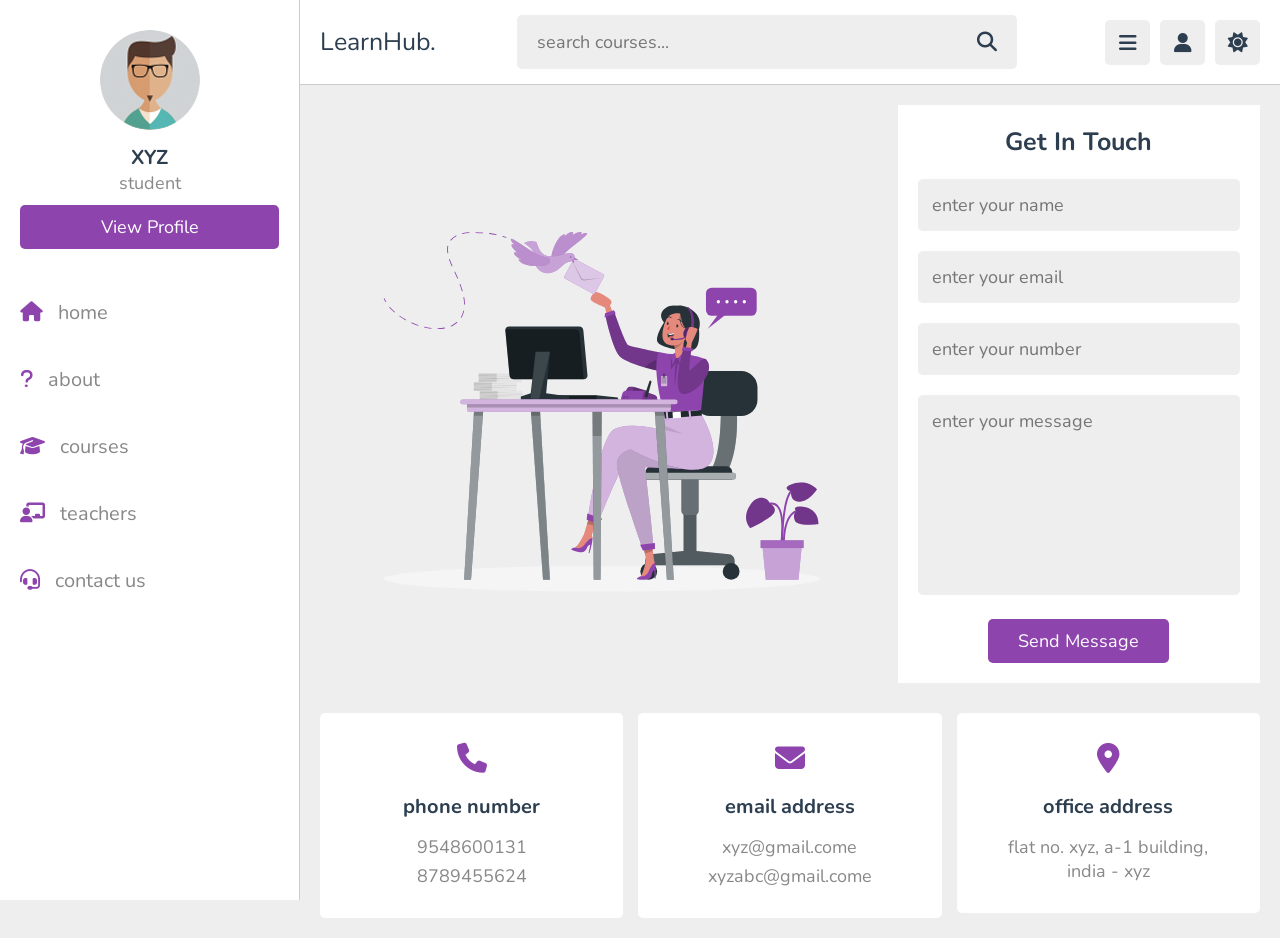
==== contact.html @ b55cb252 "first commit" ====
<!DOCTYPE html>
<html lang="en">
<head>
   <meta charset="UTF-8">
   <meta http-equiv="X-UA-Compatible" content="IE=edge">
   <meta name="viewport" content="width=device-width, initial-scale=1.0">
   <title>contact us</title>

   <!-- font awesome cdn link  -->
   <link rel="stylesheet" href="https://cdnjs.cloudflare.com/ajax/libs/font-awesome/6.1.2/css/all.min.css">

   <!-- custom css file link  -->
   <link rel="stylesheet" href="css/style.css">

</head>
<body>

<header class="header">
   
   <section class="flex">

      <a href="home.html" class="logo">LearnHub.</a>

      <form action="search.html" method="post" class="search-form">
         <input type="text" name="search_box" required placeholder="search courses..." maxlength="100">
         <button type="submit" class="fas fa-search"></button>
      </form>

      <div class="icons">
         <div id="menu-btn" class="fas fa-bars"></div>
         <div id="search-btn" class="fas fa-search"></div>
         <div id="user-btn" class="fas fa-user"></div>
         <div id="toggle-btn" class="fas fa-sun"></div>
      </div>

      <div class="profile">
         <img src="images/pic-1.jpg" class="image" alt="">
         <h3 class="name">XYZ</h3>
         <p class="role">student</p>
         <a href="profile.html" class="btn">view profile</a>
         <div class="flex-btn">
            <a href="login.html" class="option-btn">login</a>
            <a href="register.html" class="option-btn">register</a>
         </div>
      </div>

   </section>

</header>   

<div class="side-bar">

   <div id="close-btn">
      <i class="fas fa-times"></i>
   </div>

   <div class="profile">
      <img src="images/pic-1.jpg" class="image" alt="">
      <h3 class="name">XYZ</h3>
      <p class="role">student</p>
      <a href="profile.html" class="btn">view profile</a>
   </div>

   <nav class="navbar">
      <a href="home.html"><i class="fas fa-home"></i><span>home</span></a>
      <a href="about.html"><i class="fas fa-question"></i><span>about</span></a>
      <a href="courses.html"><i class="fas fa-graduation-cap"></i><span>courses</span></a>
      <a href="teachers.html"><i class="fas fa-chalkboard-user"></i><span>teachers</span></a>
      <a href="contact.html"><i class="fas fa-headset"></i><span>contact us</span></a>
   </nav>

</div>

<section class="contact">

   <div class="row">

      <div class="image">
         <img src="images/contact-img.svg" alt="">
      </div>

      <form action="" method="post">
         <h3>get in touch</h3>
         <input type="text" placeholder="enter your name" name="name" required maxlength="50" class="box">
         <input type="email" placeholder="enter your email" name="email" required maxlength="50" class="box">
         <input type="number" placeholder="enter your number" name="number" required maxlength="50" class="box">
         <textarea name="msg" class="box" placeholder="enter your message" required maxlength="1000" cols="30" rows="10"></textarea>
         <input type="submit" value="send message" class="inline-btn" name="submit">
      </form>

   </div>

   <div class="box-container">

      <div class="box">
         <i class="fas fa-phone"></i>
         <h3>phone number</h3>
         <a href="tel:9548600131">9548600131</a>
         <a href="tel:8789455624">8789455624</a>
      </div>
      
      <div class="box">
         <i class="fas fa-envelope"></i>
         <h3>email address</h3>
         <a href="mailto:xyz@gmail.com">xyz@gmail.come</a>
         <a href="mailto:xyzabc@gmail.com">xyzabc@gmail.come</a>
      </div>

      <div class="box">
         <i class="fas fa-map-marker-alt"></i>
         <h3>office address</h3>
         <a href="#">flat no. xyz, a-1 building, india - xyz</a>
      </div>

   </div>

</section>

<!-- custom js file link  -->
<script src="js/script.js"></script>

   
</body>
</html>
---- css/style.css ----
@import url('https://fonts.googleapis.com/css2?family=Nunito:wght@200;300;400;500;600;700&display=swap');

:root {
   --main-color: #8e44ad;
   --red: #e74c3c;
   --orange: #f39c12;
   --light-color: #888;
   --light-bg: #eee;
   --black: #2c3e50;
   --white: #fff;
   --border: .1rem solid rgba(0, 0, 0, .2);
}

* {
   font-family: 'Nunito', sans-serif;
   margin: 0;
   padding: 0;
   box-sizing: border-box;
   outline: none;
   border: none;
   text-decoration: none;
}

*::selection {
   background-color: var(--main-color);
   color: #fff;
}

html {
   font-size: 62.5%;
   overflow-x: hidden;
}

html::-webkit-scrollbar {
   width: 1rem;
   height: .5rem;
}

html::-webkit-scrollbar-track {
   background-color: transparent;
}

html::-webkit-scrollbar-thumb {
   background-color: var(--main-color);
}

body {
   background-color: var(--light-bg);
   padding-left: 30rem;
}

body.dark {
   --light-color: #aaa;
   --light-bg: #333;
   --black: #fff;
   --white: #222;
   --border: .1rem solid rgba(255, 255, 255, .2);
}

body.active {
   padding-left: 0;
}

section {
   padding: 2rem;
   margin: 0 auto;
   max-width: 1200px;
}

.heading {
   font-size: 2.5rem;
   color: var(--black);
   margin-bottom: 2.5rem;
   border-bottom: var(--border);
   padding-bottom: 1.5rem;
   text-transform: capitalize;
}

.inline-btn,
.inline-option-btn,
.inline-delete-btn,
.btn,
.delete-btn,
.option-btn {
   border-radius: .5rem;
   color: #fff;
   font-size: 1.8rem;
   cursor: pointer;
   text-transform: capitalize;
   padding: 1rem 3rem;
   text-align: center;
   margin-top: 1rem;
}

.btn,
.delete-btn,
.option-btn {
   display: block;
   width: 100%;
}

.inline-btn,
.inline-option-btn,
.inline-delete-btn {
   display: inline-block;
}

.btn,
.inline-btn {
   background-color: var(--main-color);
}

.option-btn,
.inline-option-btn {
   background-color: var(--orange);
}

.delete-btn,
.inline-delete-btn {
   background-color: var(--red);
}

.inline-btn:hover,
.inline-option-btn:hover,
.inline-delete-btn:hover,
.btn:hover,
.delete-btn:hover,
.option-btn:hover {
   background-color: var(--black);
   color: var(--white);
}

.flex-btn {
   display: flex;
   gap: 1rem;
}

.header {
   position: sticky;
   top: 0;
   left: 0;
   right: 0;
   background-color: var(--white);
   z-index: 1000;
   border-bottom: var(--border);
}

.header .flex {
   display: flex;
   align-items: center;
   justify-content: space-between;
   position: relative;
   padding: 1.5rem 2rem;
}

.header .flex .logo {
   font-size: 2.5rem;
   color: var(--black);
}

.header .flex .search-form {
   width: 50rem;
   border-radius: .5rem;
   background-color: var(--light-bg);
   padding: 1.5rem 2rem;
   display: flex;
   gap: 2rem;

}

.header .flex .search-form input {
   width: 100%;
   font-size: 1.8rem;
   color: var(--black);
   background: none;
}

.header .flex .search-form button {
   background: none;
   font-size: 2rem;
   cursor: pointer;
   color: var(--black);
}

.header .flex .search-form button:hover {
   color: var(--main-color);
}

.header .flex .icons div {
   font-size: 2rem;
   color: var(--black);
   background-color: var(--light-bg);
   border-radius: .5rem;
   height: 4.5rem;
   width: 4.5rem;
   line-height: 4.5rem;
   cursor: pointer;
   text-align: center;
   margin-left: .7rem;
}

.header .flex .icons div:hover {
   background-color: var(--black);
   color: var(--white);
}

.header .flex .profile {
   position: absolute;
   top: 120%;
   right: 2rem;
   background-color: var(--white);
   border-radius: .5rem;
   padding: 1.5rem;
   text-align: center;
   overflow: hidden;
   transform-origin: top right;
   transform: scale(0);
   transition: .2s linear;
   width: 30rem;
}

.header .flex .profile.active {
   transform: scale(1);
}

.header .flex .profile .image {
   height: 10rem;
   width: 10rem;
   border-radius: 50%;
   object-fit: contain;
   margin-bottom: 1rem;
}

.header .flex .profile .name {
   font-size: 2rem;
   color: var(--black);
   overflow: hidden;
   text-overflow: ellipsis;
   white-space: nowrap;
}

.header .flex .profile .role {
   font-size: 1.8rem;
   color: var(--light-color);
}

#search-btn {
   display: none;
}

.side-bar {
   position: fixed;
   top: 0;
   left: 0;
   width: 30rem;
   background-color: var(--white);
   height: 100vh;
   border-right: var(--border);
   z-index: 1200;
}

.side-bar #close-btn {
   text-align: right;
   padding: 2rem;
   display: none;
}

.side-bar #close-btn i {
   text-align: right;
   font-size: 2.5rem;
   background: var(--red);
   border-radius: .5rem;
   color: var(--white);
   cursor: pointer;
   height: 4.5rem;
   width: 4.5rem;
   line-height: 4.5rem;
   text-align: center;
}

.side-bar #close-btn i:hover {
   background-color: var(--black);
}

.side-bar .profile {
   padding: 3rem 2rem;
   text-align: center;
}

.side-bar .profile .image {
   height: 10rem;
   width: 10rem;
   border-radius: 50%;
   object-fit: contain;
   margin-bottom: 1rem;
}

.side-bar .profile .name {
   font-size: 2rem;
   color: var(--black);
   overflow: hidden;
   text-overflow: ellipsis;
   white-space: nowrap;
}

.side-bar .profile .role {
   font-size: 1.8rem;
   color: var(--light-color);
}

.side-bar .navbar a {
   display: block;
   padding: 2rem;
   font-size: 2rem;
}

.side-bar .navbar a i {
   margin-right: 1.5rem;
   color: var(--main-color);
   transition: .2s linear;
}

.side-bar .navbar a span {
   color: var(--light-color);
}

.side-bar .navbar a:hover {
   background-color: var(--light-bg);
}

.side-bar .navbar a:hover i {
   margin-right: 2.5rem;
}

.side-bar.active {
   left: -30rem;
}

.home-grid .box-container {
   display: grid;
   grid-template-columns: repeat(auto-fit, 27.5rem);
   gap: 1.5rem;
   justify-content: center;
   align-items: flex-start;
}

.home-grid .box-container .box {
   background-color: var(--white);
   border-radius: .5rem;
   padding: 2rem;
}

.home-grid .box-container .box .title {
   font-size: 2rem;
   color: var(--black);
   text-transform: capitalize;
}

.home-grid .box-container .box .flex {
   display: flex;
   flex-wrap: wrap;
   gap: 1.5rem;
   margin-top: 2rem;
}

.home-grid .box-container .flex a {
   background-color: var(--light-bg);
   border-radius: .5rem;
   padding: 1rem 1.5rem;
   font-size: 1.5rem;
}

.home-grid .box-container .flex a i {
   margin-right: 1rem;
   color: var(--black);
}

.home-grid .box-container .flex a span {
   color: var(--light-color);
}

.home-grid .box-container .flex a:hover {
   background-color: var(--black);
}

.home-grid .box-container .flex a:hover span {
   color: var(--white);
}

.home-grid .box-container .flex a:hover i {
   color: var(--white);
}

.home-grid .box-container .tutor {
   padding: 1rem 0;
   font-size: 1.8rem;
   color: var(--light-color);
   line-height: 2;
}

.home-grid .box-container .likes {
   color: var(--light-color);
   font-size: 1.7rem;
   margin-top: 1.5rem;
}

.home-grid .box-container .likes span {
   color: var(--main-color);
}

.about .row {
   display: flex;
   align-items: center;
   flex-wrap: wrap;
   gap: 1.5rem;
}

.about .row .image {
   flex: 1 1 40rem;
}

.about .row .image img {
   width: 100%;
   height: 50rem;
}

.about .row .content {
   flex: 1 1 40rem;
}

.about .row .content p {
   font-size: 1.7rem;
   line-height: 2;
   color: var(--light-color);
   padding: 1rem 0;
}

.about .row .content h3 {
   font-size: 3rem;
   color: var(--black);
   text-transform: capitalize;
}

.about .box-container {
   display: grid;
   grid-template-columns: repeat(auto-fit, minmax(27rem, 1fr));
   gap: 1.5rem;
   justify-content: center;
   align-items: flex-start;
   margin-top: 3rem;
}

.about .box-container .box {
   border-radius: .5rem;
   background-color: var(--white);
   padding: 2rem;
   display: flex;
   align-items: center;
   gap: 2.5rem;
}

.about .box-container .box i {
   font-size: 4rem;
   color: var(--main-color);
}

.about .box-container .box h3 {
   font-size: 2.5rem;
   color: var(--black);
   margin-bottom: .3rem;
}

.about .box-container .box p {
   font-size: 1.7rem;
   color: var(--light-color);
}

.reviews .box-container {
   display: grid;
   grid-template-columns: repeat(auto-fit, minmax(30rem, 1fr));
   gap: 1.5rem;
   justify-content: center;
   align-items: flex-start;
}

.reviews .box-container .box {
   border-radius: .5rem;
   background-color: var(--white);
   padding: 2rem;
}

.reviews .box-container .box p {
   line-height: 1.7;
   font-size: 1.7rem;
   color: var(--light-color);
}

.reviews .box-container .box .student {
   margin-top: 2rem;
   display: flex;
   align-items: center;
   gap: 1.5rem;
}

.reviews .box-container .box .student img {
   height: 5rem;
   width: 5rem;
   object-fit: cover;
   border-radius: 50%;
}

.reviews .box-container .box .student h3 {
   font-size: 2rem;
   color: var(--black);
   margin-bottom: .3rem;
}

.reviews .box-container .box .student .stars {
   font-size: 1.5rem;
   color: var(--orange);
}

.courses .box-container {
   display: grid;
   grid-template-columns: repeat(auto-fit, minmax(30rem, 1fr));
   gap: 1.5rem;
   justify-content: center;
   align-items: flex-start;
}

.courses .box-container .box {
   border-radius: .5rem;
   background-color: var(--white);
   padding: 2rem;
}

.courses .box-container .box .tutor {
   display: flex;
   align-items: center;
   gap: 1.5rem;
   margin-bottom: 2.5rem;
}

.courses .box-container .box .tutor img {
   height: 5rem;
   width: 5rem;
   border-radius: 50%;
   object-fit: cover;
}

.courses .box-container .box .tutor h3 {
   font-size: 1.8rem;
   color: var(--black);
   margin-bottom: .2rem;
}

.courses .box-container .box .tutor span {
   font-size: 1.3rem;
   color: var(--light-color);
}

.courses .box-container .box .thumb {
   position: relative;
}

.courses .box-container .box .thumb span {
   position: absolute;
   top: 1rem;
   left: 1rem;
   border-radius: .5rem;
   padding: .5rem 1.5rem;
   background-color: rgba(0, 0, 0, .3);
   color: #fff;
   font-size: 1.5rem;
}

.courses .box-container .box .thumb img {
   width: 100%;
   height: 20rem;
   object-fit: cover;
   border-radius: .5rem;
}

.courses .box-container .box .title {
   font-size: 2rem;
   color: var(--black);
   padding-bottom: .5rem;
   padding-top: 1rem;
}

.courses .more-btn {
   text-align: center;
   margin-top: 2rem;
}

.playlist-details .row {
   display: flex;
   align-items: flex-end;
   gap: 3rem;
   flex-wrap: wrap;
   background-color: var(--white);
   padding: 2rem;
}

.playlist-details .row .column {
   flex: 1 1 40rem;
}

.playlist-details .row .column .save-playlist {
   margin-bottom: 1.5rem;
}

.playlist-details .row .column .save-playlist button {
   border-radius: .5rem;
   background-color: var(--light-bg);
   padding: 1rem 1.5rem;
   cursor: pointer;
}

.playlist-details .row .column .save-playlist button i {
   font-size: 2rem;
   color: var(--black);
   margin-right: .8rem;
}

.playlist-details .row .column .save-playlist button span {
   font-size: 1.8rem;
   color: var(--light-color);
}

.playlist-details .row .column .save-playlist button:hover {
   background-color: var(--black);
}

.playlist-details .row .column .save-playlist button:hover i {
   color: var(--white);
}

.playlist-details .row .column .save-playlist button:hover span {
   color: var(--white);
}

.playlist-details .row .column .thumb {
   position: relative;
}

.playlist-details .row .column .thumb span {
   font-size: 1.8rem;
   color: #fff;
   background-color: rgba(0, 0, 0, .3);
   border-radius: .5rem;
   position: absolute;
   top: 1rem;
   left: 1rem;
   padding: .5rem 1.5rem;
}

.playlist-details .row .column .thumb img {
   height: 30rem;
   width: 100%;
   object-fit: cover;
   border-radius: .5rem;
}

.playlist-details .row .column .tutor {
   display: flex;
   align-items: center;
   gap: 2rem;
   margin-bottom: 2rem;
}

.playlist-details .row .column .tutor img {
   height: 7rem;
   width: 7rem;
   border-radius: 50%;
   object-fit: cover;
}

.playlist-details .row .column .tutor h3 {
   font-size: 2rem;
   color: var(--black);
   margin-bottom: .2rem;
}

.playlist-details .row .column .tutor span {
   font-size: 1.5rem;
   color: var(--light-color);
}

.playlist-details .row .column .details h3 {
   font-size: 2rem;
   color: var(--black);
   text-transform: capitalize;
}

.playlist-details .row .column .details p {
   padding: 1rem 0;
   line-height: 2;
   font-size: 1.8rem;
   color: var(--light-color);
}

.playlist-videos .box-container {
   display: grid;
   grid-template-columns: repeat(auto-fit, minmax(30rem, 1fr));
   gap: 1.5rem;
   justify-content: center;
   align-items: flex-start;
}

.playlist-videos .box-container .box {
   background-color: var(--white);
   border-radius: .5rem;
   padding: 2rem;
   position: relative;
}

.playlist-videos .box-container .box i {
   position: absolute;
   top: 2rem;
   left: 2rem;
   right: 2rem;
   height: 20rem;
   border-radius: .5rem;
   background-color: rgba(0, 0, 0, .3);
   display: flex;
   align-items: center;
   justify-content: center;
   font-size: 5rem;
   color: #fff;
   display: none;
}

.playlist-videos .box-container .box:hover i {
   display: flex;
}

.playlist-videos .box-container .box img {
   width: 100%;
   height: 20rem;
   object-fit: cover;
   border-radius: .5rem;
}

.playlist-videos .box-container .box h3 {
   margin-top: 1.5rem;
   font-size: 1.8rem;
   color: var(--black);
}

.playlist-videos .box-container .box:hover h3 {
   color: var(--main-color);
}

.watch-video .video-container {
   background-color: var(--white);
   border-radius: .5rem;
   padding: 2rem;
}

.watch-video .video-container .video {
   position: relative;
   margin-bottom: 1.5rem;
}

.watch-video .video-container .video video {
   border-radius: .5rem;
   width: 100%;
   object-fit: contain;
   background-color: #000;
}

.watch-video .video-container .title {
   font-size: 2rem;
   color: var(--black);
}

.watch-video .video-container .info {
   display: flex;
   margin-top: 1.5rem;
   margin-bottom: 2rem;
   border-bottom: var(--border);
   padding-bottom: 1.5rem;
   gap: 2.5rem;
   align-items: center;
}

.watch-video .video-container .info p {
   font-size: 1.6rem;
}

.watch-video .video-container .info p span {
   color: var(--light-color);
}

.watch-video .video-container .info i {
   margin-right: 1rem;
   color: var(--main-color);
}

.watch-video .video-container .tutor {
   display: flex;
   align-items: center;
   gap: 2rem;
   margin-bottom: 1rem;
}

.watch-video .video-container .tutor img {
   border-radius: 50%;
   height: 5rem;
   width: 5rem;
   object-fit: cover;
}

.watch-video .video-container .tutor h3 {
   font-size: 2rem;
   color: var(--black);
   margin-bottom: .2rem;
}

.watch-video .video-container .tutor span {
   font-size: 1.5rem;
   color: var(--light-color);
}

.watch-video .video-container .flex {
   display: flex;
   align-items: center;
   justify-content: space-between;
   gap: 1.5rem;
}

.watch-video .video-container .flex button {
   border-radius: .5rem;
   padding: 1rem 1.5rem;
   font-size: 1.8rem;
   cursor: pointer;
   background-color: var(--light-bg);
}

.watch-video .video-container .flex button i {
   margin-right: 1rem;
   color: var(--black);
}

.watch-video .video-container .flex button span {
   color: var(--light-color);
}

.watch-video .video-container .flex button:hover {
   background-color: var(--black);
}

.watch-video .video-container .flex button:hover i {
   color: var(--white);
}

.watch-video .video-container .flex button:hover span {
   color: var(--white);
}

.watch-video .video-container .description {
   line-height: 1.5;
   font-size: 1.7rem;
   color: var(--light-color);
   margin-top: 2rem;
}

.comments .add-comment {
   background-color: var(--white);
   border-radius: .5rem;
   padding: 2rem;
   margin-bottom: 3rem;
}

.comments .add-comment h3 {
   font-size: 2rem;
   color: var(--black);
   margin-bottom: 1rem;
}

.comments .add-comment textarea {
   height: 20rem;
   resize: none;
   background-color: var(--light-bg);
   border-radius: .5rem;
   border: var(--border);
   padding: 1.4rem;
   font-size: 1.8rem;
   color: var(--black);
   width: 100%;
   margin: .5rem 0;
}

.comments .box-container {
   display: grid;
   gap: 2.5rem;
   background-color: var(--white);
   padding: 2rem;
   border-radius: .5rem;
}

.comments .box-container .box .user {
   display: flex;
   align-items: center;
   gap: 1.5rem;
   margin-bottom: 2rem;
}

.comments .box-container .box .user img {
   height: 5rem;
   width: 5rem;
   border-radius: 50%;
}

.comments .box-container .box .user h3 {
   font-size: 2rem;
   color: var(--black);
   margin-bottom: .2rem;
}

.comments .box-container .box .user span {
   font-size: 1.5rem;
   color: var(--light-color);
}

.comments .box-container .box .comment-box {
   border-radius: .5rem;
   background-color: var(--light-bg);
   padding: 1rem 1.5rem;
   white-space: pre-line;
   margin: .5rem 0;
   font-size: 1.8rem;
   color: var(--black);
   line-height: 1.5;
   position: relative;
   z-index: 0;
}

.comments .box-container .box .comment-box::before {
   content: '';
   position: absolute;
   top: -1rem;
   left: 1.5rem;
   background-color: var(--light-bg);
   height: 1.2rem;
   width: 2rem;
   clip-path: polygon(50% 0%, 0% 100%, 100% 100%);
}

.teachers .search-tutor {
   margin-bottom: 2rem;
   border-radius: .5rem;
   background-color: var(--white);
   padding: 1.5rem 2rem;
   display: flex;
   align-items: center;
   gap: 1.5rem;
}

.teachers .search-tutor input {
   width: 100%;
   background: none;
   font-size: 1.8rem;
   color: var(--black);
}

.teachers .search-tutor button {
   font-size: 2rem;
   color: var(--black);
   cursor: pointer;
   background: none;
}

.teachers .search-tutor button:hover {
   color: var(--main-color);
}

.teachers .box-container {
   display: grid;
   grid-template-columns: repeat(auto-fit, minmax(30rem, 1fr));
   gap: 1.5rem;
   justify-content: center;
   align-items: flex-start;
}

.teachers .box-container .box {
   background-color: var(--white);
   border-radius: .5rem;
   padding: 2rem;
}

.teachers .box-container .offer {
   text-align: center;
}

.teachers .box-container .offer h3 {
   font-size: 2.5rem;
   color: var(--black);
   text-transform: capitalize;
   padding-bottom: .5rem;
}

.teachers .box-container .offer p {
   line-height: 1.7;
   padding: .5rem 0;
   color: var(--light-color);
   font-size: 1.7rem;
}

.teachers .box-container .box .tutor {
   display: flex;
   align-items: center;
   gap: 2rem;
   margin-bottom: 1.5rem;
}

.teachers .box-container .box .tutor img {
   height: 5rem;
   width: 5rem;
   border-radius: 50%;
}

.teachers .box-container .box .tutor h3 {
   font-size: 2rem;
   color: var(--black);
   margin-bottom: .2rem;
}

.teachers .box-container .box .tutor span {
   font-size: 1.6rem;
   color: var(--light-color);
}

.teachers .box-container .box p {
   padding: .5rem 0;
   font-size: 1.7rem;
   color: var(--light-color);
}

.teachers .box-container .box p span {
   color: var(--main-color);
}

.teacher-profile .details {
   text-align: center;
   background-color: var(--white);
   border-radius: .5rem;
   padding: 2rem;
}

.teacher-profile .details .tutor img {
   height: 10rem;
   width: 10rem;
   border-radius: 50%;
   object-fit: cover;
   margin-bottom: 1rem;
}

.teacher-profile .details .tutor h3 {
   font-size: 2rem;
   color: var(--black);
}

.teacher-profile .details .tutor span {
   color: var(--light-color);
   font-size: 1.7rem;
}

.teacher-profile .details .flex {
   display: flex;
   flex-wrap: wrap;
   gap: 1.5rem;
   margin-top: 2rem;
}

.teacher-profile .details .flex p {
   flex: 1 1 20rem;
   border-radius: .5rem;
   background-color: var(--light-bg);
   padding: 1.2rem 2rem;
   font-size: 1.8rem;
   color: var(--light-color);
}

.teacher-profile .details .flex p span {
   color: var(--main-color);
}

.user-profile .info {
   background-color: var(--white);
   border-radius: .5rem;
   padding: 2rem;
}

.user-profile .info .user {
   text-align: center;
   margin-bottom: 2rem;
   padding: 1rem;
}

.user-profile .info .user img {
   height: 10rem;
   width: 10rem;
   border-radius: 50%;
   object-fit: cover;
   margin-bottom: 1rem;
}

.user-profile .info .user h3 {
   font-size: 2rem;
   color: var(--black);
}

.user-profile .info .user p {
   font-size: 1.7rem;
   color: var(--light-color);
   padding: .3rem 0;
}

.user-profile .info .box-container {
   display: flex;
   flex-wrap: wrap;
   gap: 1.5rem;
}

.user-profile .info .box-container .box {
   background-color: var(--light-bg);
   border-radius: .5rem;
   padding: 2rem;
   flex: 1 1 25rem;
}

.user-profile .info .box-container .box .flex {
   display: flex;
   align-items: center;
   gap: 2rem;
   margin-bottom: 1rem;
}

.user-profile .info .box-container .box .flex i {
   font-size: 2rem;
   color: var(--white);
   background-color: var(--black);
   text-align: center;
   border-radius: .5rem;
   height: 5rem;
   width: 5rem;
   line-height: 4.9rem;
}

.user-profile .info .box-container .box .flex span {
   font-size: 2.5rem;
   color: var(--main-color);
}

.user-profile .info .box-container .box .flex p {
   color: var(--light-color);
   font-size: 1.7rem;
}

.contact .row {
   display: flex;
   align-items: center;
   flex-wrap: wrap;
   gap: 1.5rem;
}

.contact .row .image {
   flex: 1 1 50rem;
}

.contact .row .image img {
   width: 100%;
}

.contact .row form {
   flex: 1 1 30rem;
   background-color: var(--white);
   padding: 2rem;
   text-align: center;
}

.contact .row form h3 {
   margin-bottom: 1rem;
   text-transform: capitalize;
   color: var(--black);
   font-size: 2.5rem;
}

.contact .row form .box {
   width: 100%;
   border-radius: .5rem;
   background-color: var(--light-bg);
   margin: 1rem 0;
   padding: 1.4rem;
   font-size: 1.8rem;
   color: var(--black);
}

.contact .row form textarea {
   height: 20rem;
   resize: none;
}

.contact .box-container {
   display: grid;
   grid-template-columns: repeat(auto-fit, minmax(30rem, 1fr));
   gap: 1.5rem;
   justify-content: center;
   align-items: flex-start;
   margin-top: 3rem;
}

.contact .box-container .box {
   text-align: center;
   background-color: var(--white);
   border-radius: .5rem;
   padding: 3rem;
}

.contact .box-container .box i {
   font-size: 3rem;
   color: var(--main-color);
   margin-bottom: 1rem;
}

.contact .box-container .box h3 {
   font-size: 2rem;
   color: var(--black);
   margin: 1rem 0;
}

.contact .box-container .box a {
   display: block;
   padding-top: .5rem;
   font-size: 1.8rem;
   color: var(--light-color);
}

.contact .box-container .box a:hover {
   text-decoration: underline;
   color: var(--black);
}

.form-container {
   min-height: calc(100vh - 20rem);
   display: flex;
   align-items: center;
   justify-content: center;
}

.form-container form {
   background-color: var(--white);
   border-radius: .5rem;
   padding: 2rem;
   width: 50rem;
}

.form-container form h3 {
   font-size: 2.5rem;
   text-transform: capitalize;
   color: var(--black);
   text-align: center;
}

.form-container form p {
   font-size: 1.7rem;
   color: var(--light-color);
   padding-top: 1rem;
}

.form-container form p span {
   color: var(--red);
}

.form-container form .box {
   font-size: 1.8rem;
   color: var(--black);
   border-radius: .5rem;
   padding: 1.4rem;
   background-color: var(--light-bg);
   width: 100%;
   margin: 1rem 0;
}






.footer {
   background-color: var(--white);
   border-top: var(--border);
   position: sticky;
   bottom: 0;
   left: 0;
   right: 0;
   text-align: center;
   font-size: 2rem;
   padding: 2.5rem 2rem;
   color: var(--black);
   margin-top: 1rem;
   z-index: 1000;
   /* padding-bottom: 9.5rem; */
}

.footer span {
   color: var(--main-color);
}



@media (max-width:1200px) {

   body {
      padding-left: 0;
   }

   .side-bar {
      left: -30rem;
      transition: .2s linear;
   }

   .side-bar #close-btn {
      display: block;
   }

   .side-bar.active {
      left: 0;
      box-shadow: 0 0 0 100vw rgba(0, 0, 0, .8);
      border-right: 0;
   }

}

@media (max-width:991px) {

   html {
      font-size: 55%;
   }

}

@media (max-width:768px) {

   #search-btn {
      display: inline-block;
   }

   .header .flex .search-form {
      position: absolute;
      top: 99%;
      left: 0;
      right: 0;
      border-top: var(--border);
      border-bottom: var(--border);
      background-color: var(--white);
      border-radius: 0;
      width: auto;
      padding: 2rem;
      clip-path: polygon(0 0, 100% 0, 100% 0, 0 0);
      transition: .2s linear;
   }

   .header .flex .search-form.active {
      clip-path: polygon(0 0, 100% 0, 100% 100%, 0 100%);
   }

}

@media (max-width:450px) {

   html {
      font-size: 50%;
   }

   .flex-btn {
      gap: 0;
      flex-flow: column;
   }

   .home-grid .box-container {
      grid-template-columns: 1fr;
   }

   .about .row .image img {
      height: 25rem;
   }
}
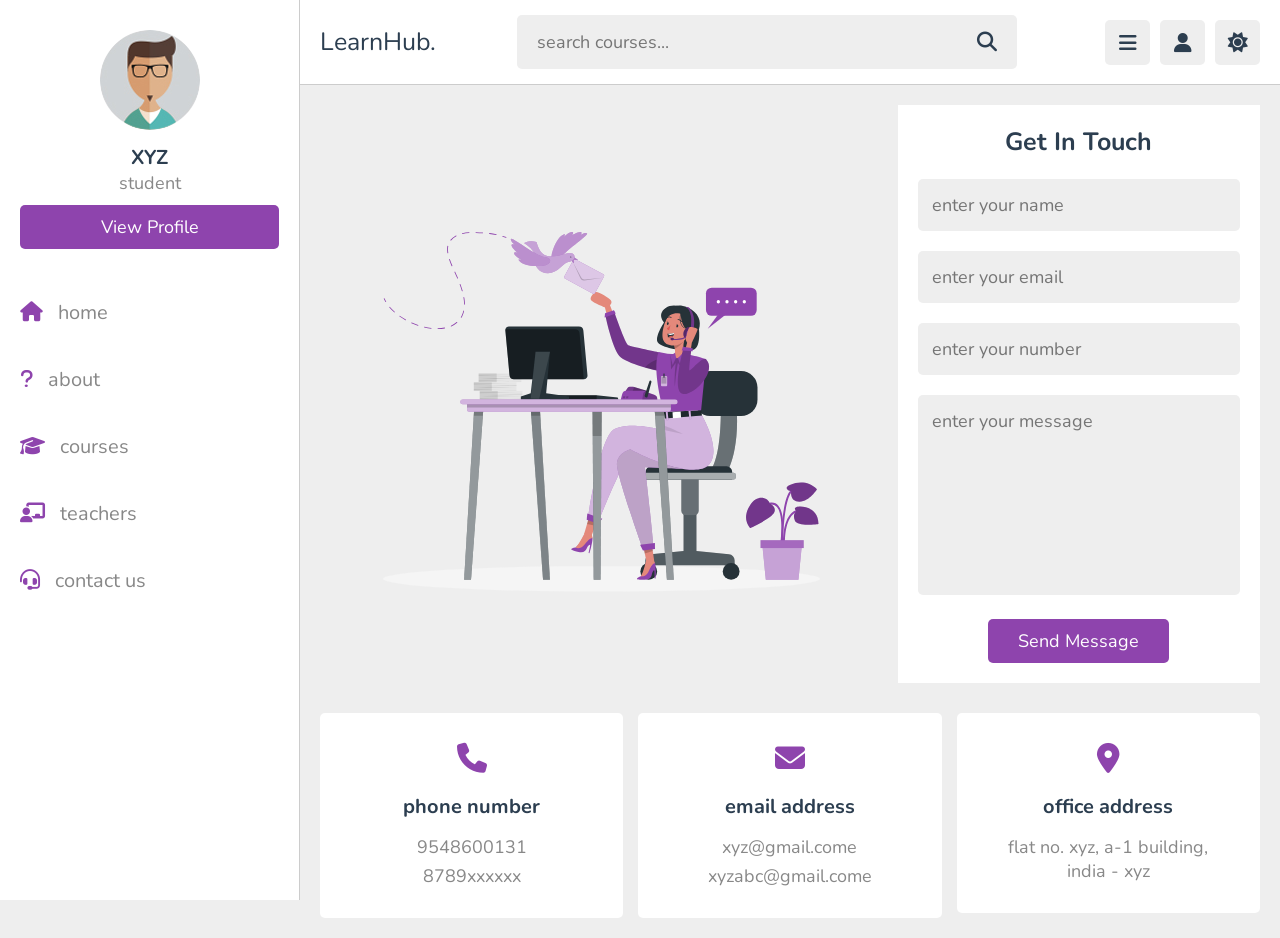
==== commit 41be9212: "Update contact.html" ====
--- a/contact.html
+++ b/contact.html
@@ -62,7 +62,7 @@
    </div>
 
    <nav class="navbar">
-      <a href="home.html"><i class="fas fa-home"></i><span>home</span></a>
+      <a href="index.html"><i class="fas fa-home"></i><span>home</span></a>
       <a href="about.html"><i class="fas fa-question"></i><span>about</span></a>
       <a href="courses.html"><i class="fas fa-graduation-cap"></i><span>courses</span></a>
       <a href="teachers.html"><i class="fas fa-chalkboard-user"></i><span>teachers</span></a>
@@ -96,7 +96,7 @@
          <i class="fas fa-phone"></i>
          <h3>phone number</h3>
          <a href="tel:9548600131">9548600131</a>
-         <a href="tel:8789455624">8789455624</a>
+         <a href="tel:8789455624">8789xxxxxx</a>
       </div>
       
       <div class="box">
@@ -121,4 +121,4 @@
 
    
 </body>
-</html>+</html>
